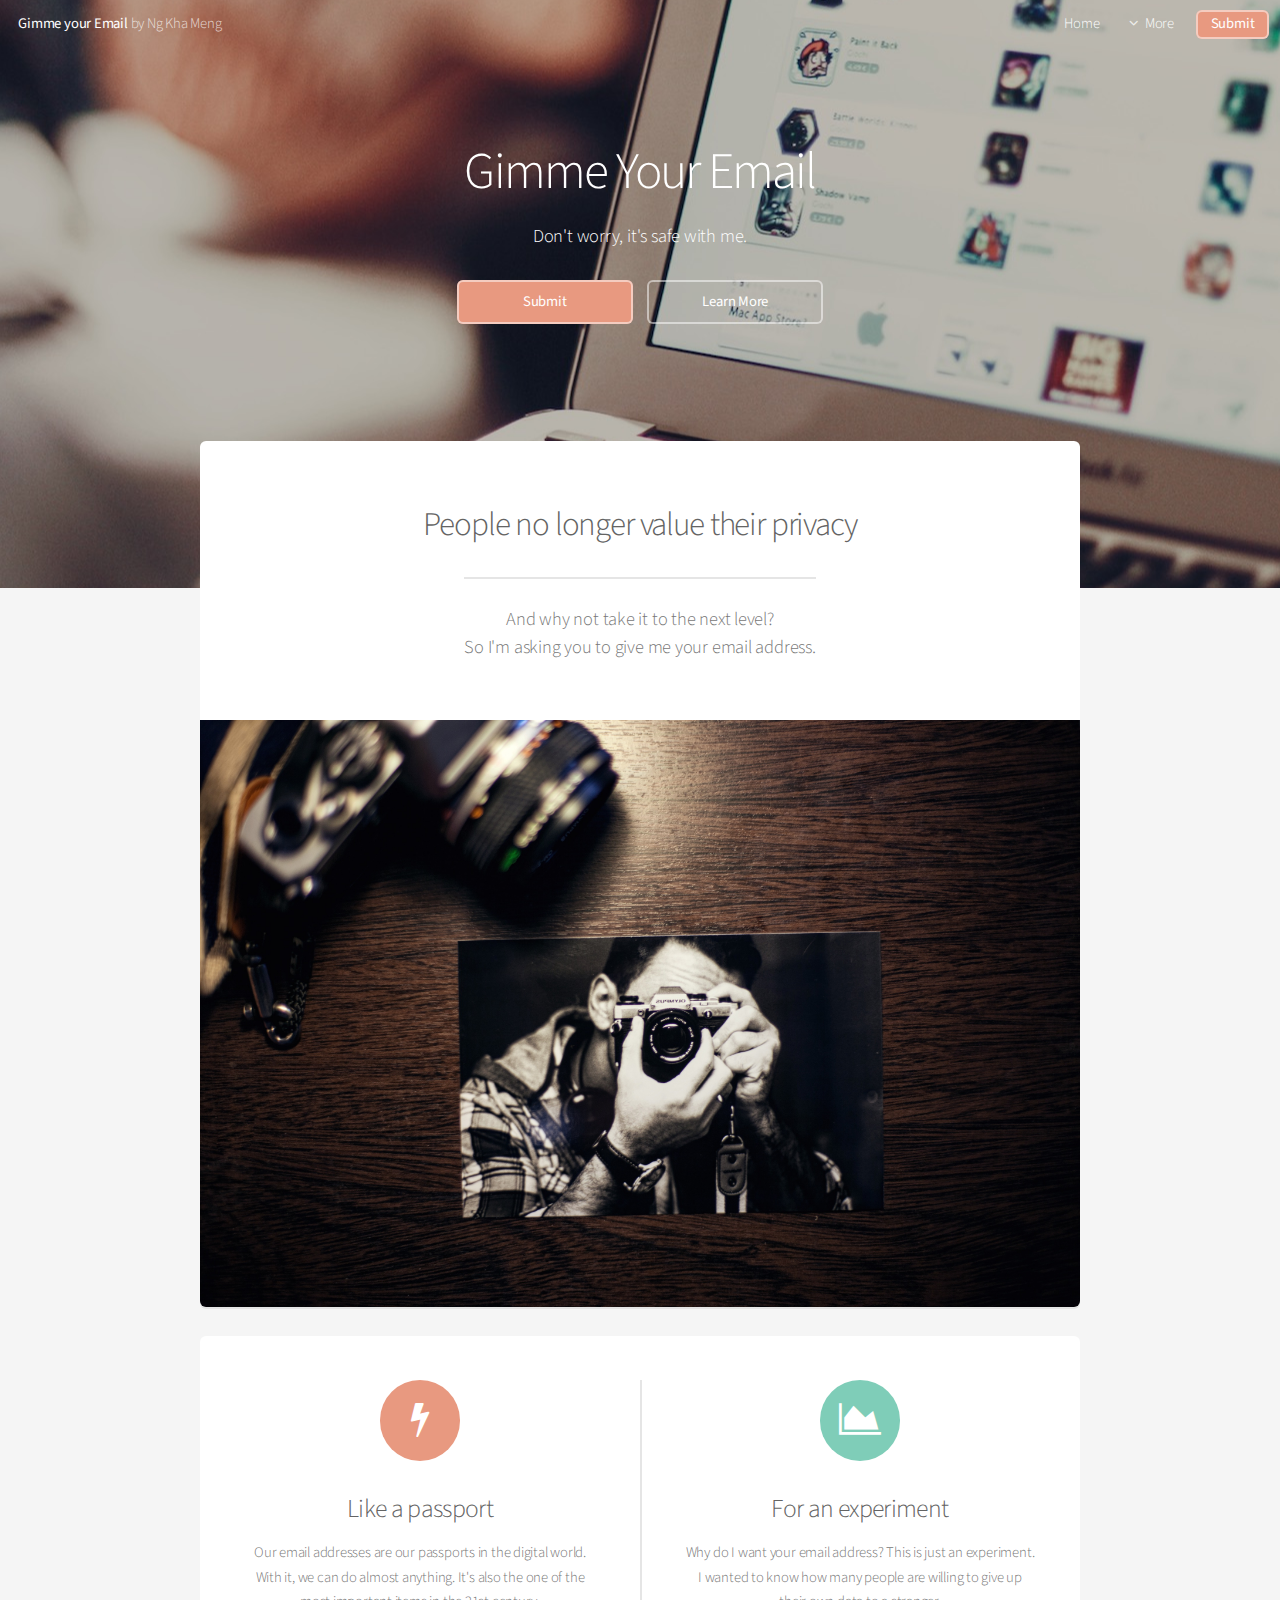
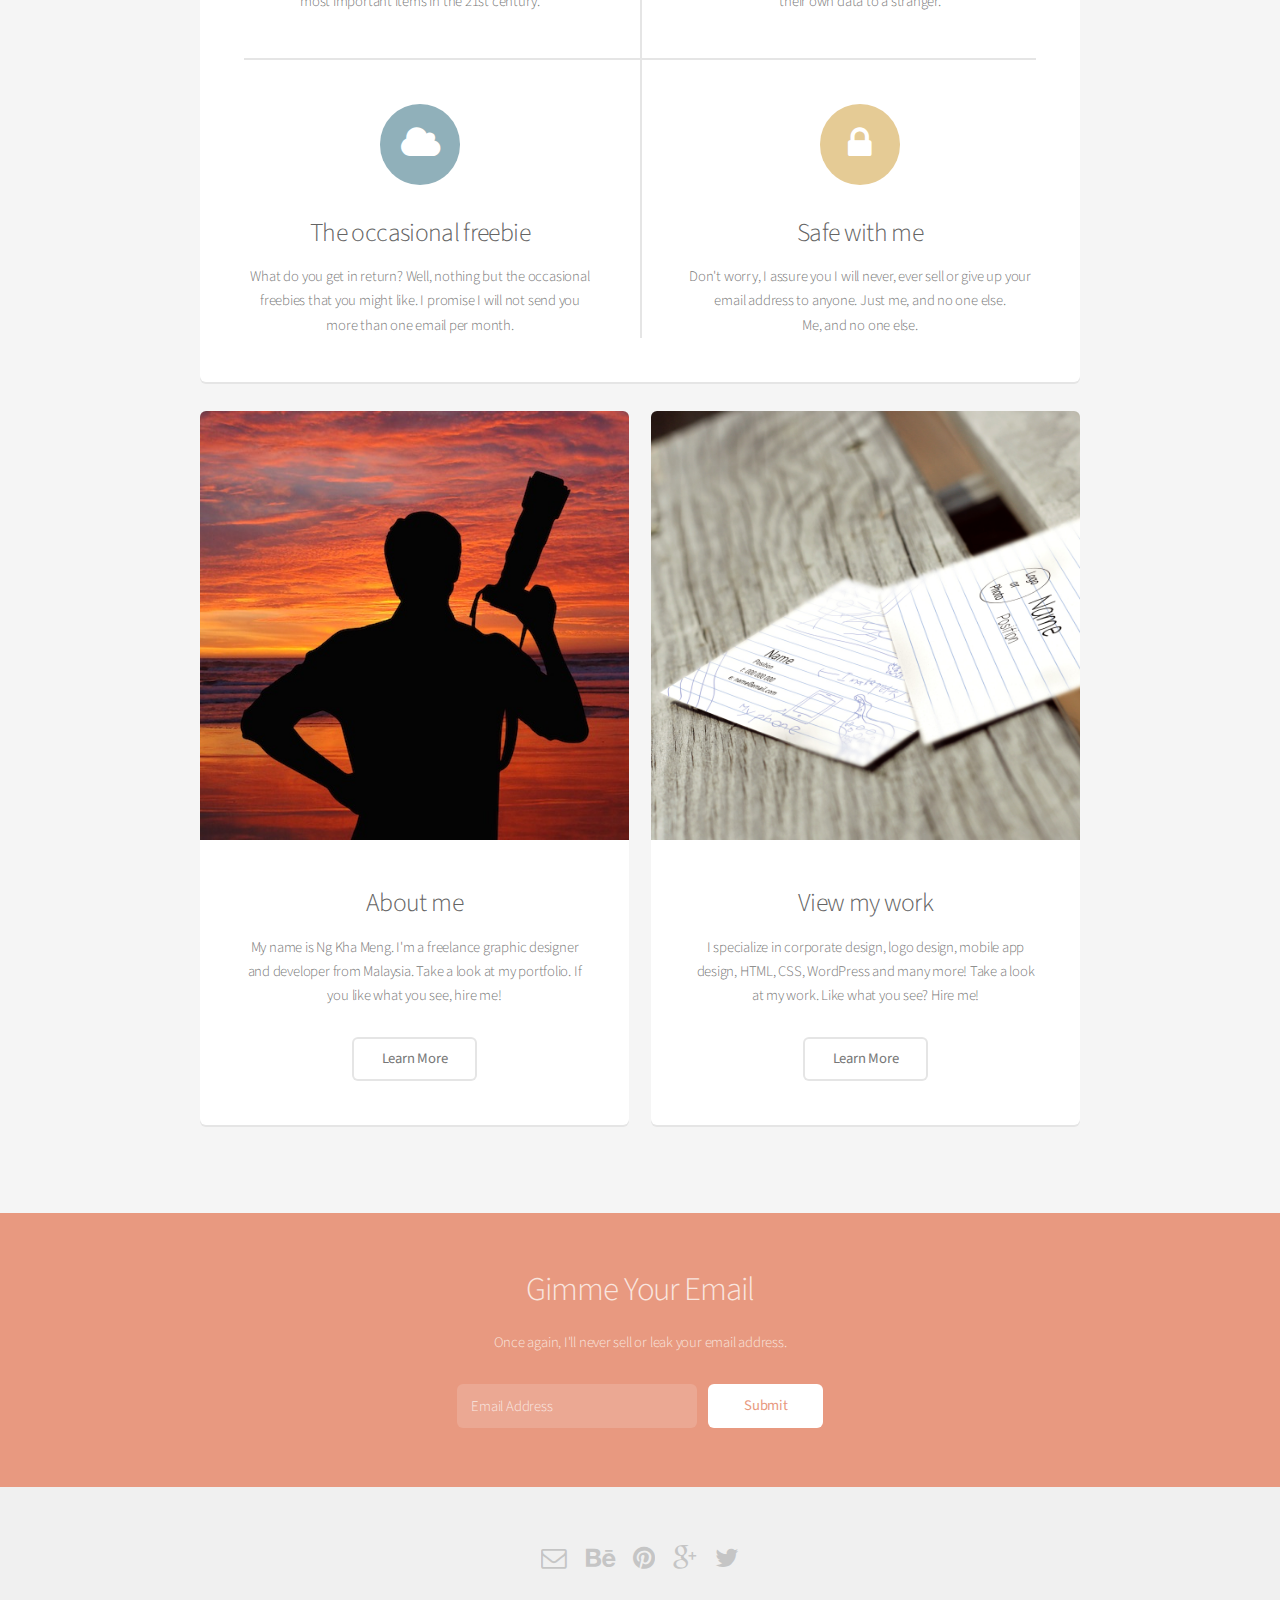
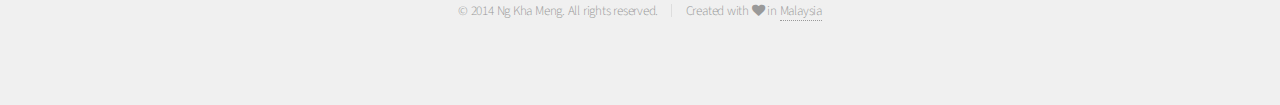
==== index.html @ ce53fad7 "Files" ====
<!DOCTYPE HTML><html><head><title>Gimme Your Email</title><meta http-equiv=content-type content="text/html; charset=utf-8" /><meta name=description content /><meta name=keywords content /><!--[if lte IE 8]><script src=css/ie/html5shiv.js></script><![endif]--><script src=js/jquery.min.js></script><script src=js/jquery.dropotron.min.js></script><script src=js/jquery.scrollgress.min.js></script><script src=js/skel.min.js></script><script src=js/skel-layers.min.js></script><script src=js/init.js></script><script src=./dist/js/smooth-scroll.js></script><noscript><link rel=stylesheet href=css/skel.css /><link rel=stylesheet href=css/style.css /><link rel=stylesheet href=css/style-wide.css /></noscript><!--[if lte IE 8]><link rel=stylesheet href=css/ie/v8.css /><![endif]--></head><body class=landing><header id=header class=alt><h1><a href=index.html>Gimme your Email</a> by Ng Kha Meng</h1><nav id=nav><ul><li><a data-scroll href=#banner>Home</a></li><li><a href class="icon fa-angle-down">More</a><ul><li><a data-scroll href=#why>Why</a></li><li><a href=http://aboutmeng.cf target=_blank>Portfolio</a></li><li><a href=contact.html>Contact</a></li></ul></li><li><a data-scroll href=#cta class=button style=background-color:#e89980>Submit</a></li></ul></nav></header><section id=banner><h2>Gimme Your Email</h2><p>Don't worry, it's safe with me.</p><ul class=actions><li><a data-scroll href=#cta class="button special">Submit</a></li><li><a data-scroll href=#main class=button>Learn More</a></li></ul></section><section id=main class=container><section class="box special"><header class=major><h2>People no longer value their privacy<br /></h2><p>And why not take it to the next level?<br />So I'm asking you to give me your email address.</p></header><span class="image featured"><img src=images/pic01.jpg alt /></span></section><section class="box special features" id=why><div class=features-row><section><span class="icon major fa-bolt accent2"></span><h3>Like a passport</h3><p>Our email addresses are our passports in the digital world. With it, we can do almost anything. It's also the one of the most important items in the 21st century.</p></section><section><span class="icon major fa-area-chart accent3"></span><h3>For an experiment</h3><p>Why do I want your email address? This is just an experiment. I wanted to know how many people are willing to give up their own data to a stranger.</p></section></div><div class=features-row><section><span class="icon major fa-cloud accent4"></span><h3>The occasional freebie</h3><p>What do you get in return? Well, nothing but the occasional freebies that you might like. I promise I will not send you more than one email per month.</p></section><section><span class="icon major fa-lock accent5"></span><h3>Safe with me</h3><p>Don't worry, I assure you I will never, ever sell or give up your email address to anyone. Just me, and no one else. <br>Me, and no one else.</p></section></div></section><div class=row><div class=6u><section class="box special"><span class="image featured"><img src=images/pic02.jpg alt /></span><h3>About me</h3><p>My name is Ng Kha Meng. I'm a freelance graphic designer and developer from Malaysia. Take a look at my portfolio. If you like what you see, hire me!</p><ul class=actions><li><a href=# class="button alt">Learn More</a></li></ul></section></div><div class=6u><section class="box special"><span class="image featured"><img src=images/pic03.jpg alt /></span><h3>View my work</h3><p>I specialize in corporate design, logo design, mobile app design, HTML, CSS, WordPress and many more! Take a look at my work. Like what you see? Hire me!</p><ul class=actions><li><a href=# class="button alt">Learn More</a></li></ul></section></div></div></section><section id=cta><h2>Gimme Your Email</h2><p>Once again, I'll never sell or leak your email address.</p><form action=http://orgfree.us7.list-manage1.com/subscribe/post method=POST><input type=hidden name=u value=840ac7d2f262bbd2f36c2e123><input type=hidden name=id value=06fa1dd940><div class="row uniform half collapse-at-2"><div class=8u><input type=email name=MERGE0 id=email placeholder="Email Address" /></div><div class=4u><input type=submit name=submit value=Submit class=fit /></div></div></form></section><footer id=footer><ul class=icons><li><a href=mailto:khameng@hotmail.com class="icon fa-envelope-o"><span class=label>Email</span></a></li><li><a href=https://www.behance.net/khameng class="icon fa-behance"><span class=label>Behance</span></a></li><li><a href=http://pinterest.com/khameng class="icon fa-pinterest"><span class=label>Pinterest</span></a></li><li><a href=https://plus.google.com/u/0/102024212101695455373/ class="icon fa-google-plus"><span class=label>Google Plus</span></a></li><li><a href=http://twitter.com/@khameng class="icon fa-twitter"><span class=label>Twitter</span></a></li></ul><ul class=copyright><li>&copy; 2014 Ng Kha Meng. All rights reserved.</li><li>Created with <i class="fa fa-heart"></i> in <a>Malaysia</a></li></ul></footer><script>smoothScroll.init();</script></body></html>
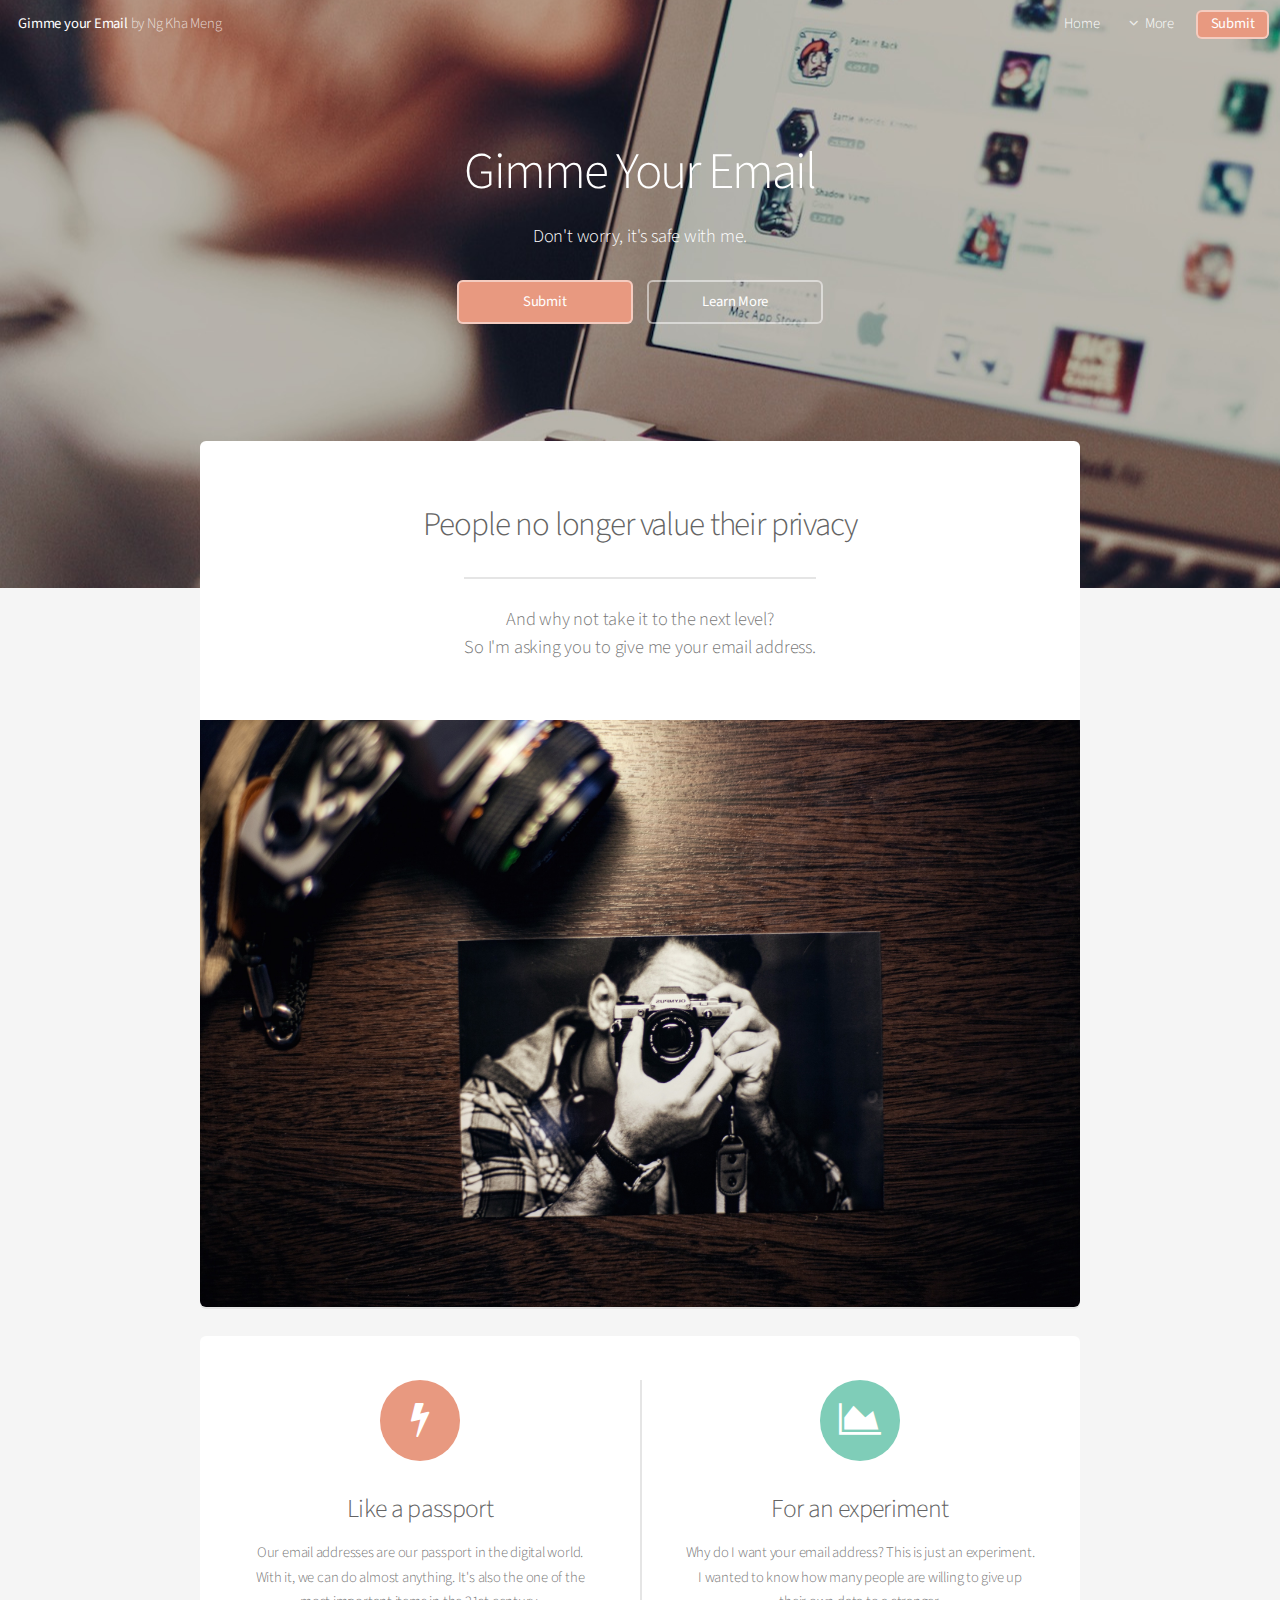
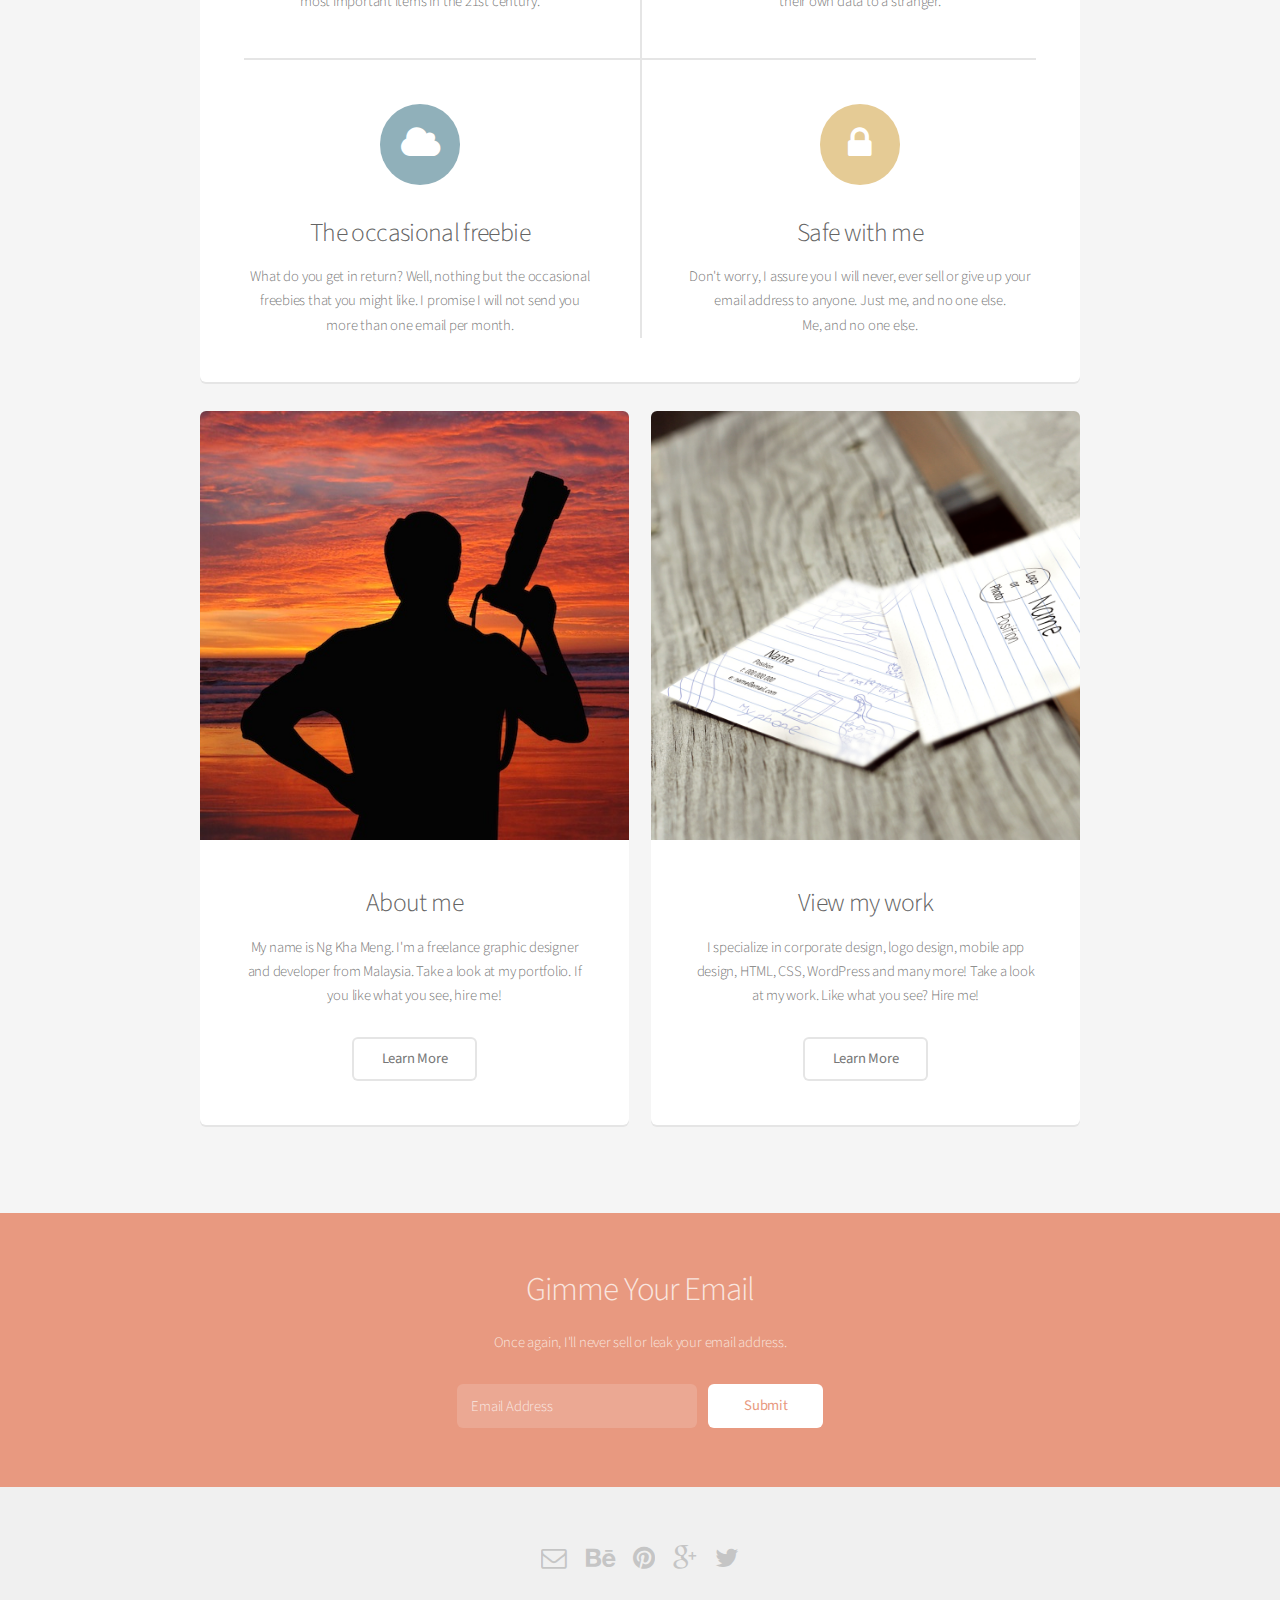
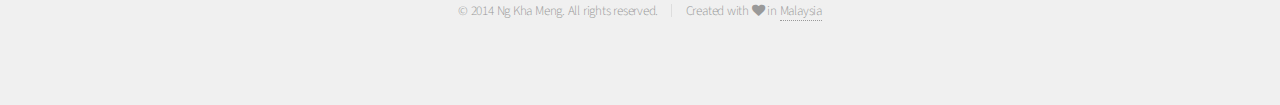
==== commit 2e35f99a: "Files" ====
--- a/index.html
+++ b/index.html
@@ -1 +1 @@
-<!DOCTYPE HTML><html><head><title>Gimme Your Email</title><meta http-equiv=content-type content="text/html; charset=utf-8" /><meta name=description content /><meta name=keywords content /><!--[if lte IE 8]><script src=css/ie/html5shiv.js></script><![endif]--><script src=js/jquery.min.js></script><script src=js/jquery.dropotron.min.js></script><script src=js/jquery.scrollgress.min.js></script><script src=js/skel.min.js></script><script src=js/skel-layers.min.js></script><script src=js/init.js></script><script src=./dist/js/smooth-scroll.js></script><noscript><link rel=stylesheet href=css/skel.css /><link rel=stylesheet href=css/style.css /><link rel=stylesheet href=css/style-wide.css /></noscript><!--[if lte IE 8]><link rel=stylesheet href=css/ie/v8.css /><![endif]--></head><body class=landing><header id=header class=alt><h1><a href=index.html>Gimme your Email</a> by Ng Kha Meng</h1><nav id=nav><ul><li><a data-scroll href=#banner>Home</a></li><li><a href class="icon fa-angle-down">More</a><ul><li><a data-scroll href=#why>Why</a></li><li><a href=http://aboutmeng.cf target=_blank>Portfolio</a></li><li><a href=contact.html>Contact</a></li></ul></li><li><a data-scroll href=#cta class=button style=background-color:#e89980>Submit</a></li></ul></nav></header><section id=banner><h2>Gimme Your Email</h2><p>Don't worry, it's safe with me.</p><ul class=actions><li><a data-scroll href=#cta class="button special">Submit</a></li><li><a data-scroll href=#main class=button>Learn More</a></li></ul></section><section id=main class=container><section class="box special"><header class=major><h2>People no longer value their privacy<br /></h2><p>And why not take it to the next level?<br />So I'm asking you to give me your email address.</p></header><span class="image featured"><img src=images/pic01.jpg alt /></span></section><section class="box special features" id=why><div class=features-row><section><span class="icon major fa-bolt accent2"></span><h3>Like a passport</h3><p>Our email addresses are our passports in the digital world. With it, we can do almost anything. It's also the one of the most important items in the 21st century.</p></section><section><span class="icon major fa-area-chart accent3"></span><h3>For an experiment</h3><p>Why do I want your email address? This is just an experiment. I wanted to know how many people are willing to give up their own data to a stranger.</p></section></div><div class=features-row><section><span class="icon major fa-cloud accent4"></span><h3>The occasional freebie</h3><p>What do you get in return? Well, nothing but the occasional freebies that you might like. I promise I will not send you more than one email per month.</p></section><section><span class="icon major fa-lock accent5"></span><h3>Safe with me</h3><p>Don't worry, I assure you I will never, ever sell or give up your email address to anyone. Just me, and no one else. <br>Me, and no one else.</p></section></div></section><div class=row><div class=6u><section class="box special"><span class="image featured"><img src=images/pic02.jpg alt /></span><h3>About me</h3><p>My name is Ng Kha Meng. I'm a freelance graphic designer and developer from Malaysia. Take a look at my portfolio. If you like what you see, hire me!</p><ul class=actions><li><a href=# class="button alt">Learn More</a></li></ul></section></div><div class=6u><section class="box special"><span class="image featured"><img src=images/pic03.jpg alt /></span><h3>View my work</h3><p>I specialize in corporate design, logo design, mobile app design, HTML, CSS, WordPress and many more! Take a look at my work. Like what you see? Hire me!</p><ul class=actions><li><a href=# class="button alt">Learn More</a></li></ul></section></div></div></section><section id=cta><h2>Gimme Your Email</h2><p>Once again, I'll never sell or leak your email address.</p><form action=http://orgfree.us7.list-manage1.com/subscribe/post method=POST><input type=hidden name=u value=840ac7d2f262bbd2f36c2e123><input type=hidden name=id value=06fa1dd940><div class="row uniform half collapse-at-2"><div class=8u><input type=email name=MERGE0 id=email placeholder="Email Address" /></div><div class=4u><input type=submit name=submit value=Submit class=fit /></div></div></form></section><footer id=footer><ul class=icons><li><a href=mailto:khameng@hotmail.com class="icon fa-envelope-o"><span class=label>Email</span></a></li><li><a href=https://www.behance.net/khameng class="icon fa-behance"><span class=label>Behance</span></a></li><li><a href=http://pinterest.com/khameng class="icon fa-pinterest"><span class=label>Pinterest</span></a></li><li><a href=https://plus.google.com/u/0/102024212101695455373/ class="icon fa-google-plus"><span class=label>Google Plus</span></a></li><li><a href=http://twitter.com/@khameng class="icon fa-twitter"><span class=label>Twitter</span></a></li></ul><ul class=copyright><li>&copy; 2014 Ng Kha Meng. All rights reserved.</li><li>Created with <i class="fa fa-heart"></i> in <a>Malaysia</a></li></ul></footer><script>smoothScroll.init();</script></body></html>+<!DOCTYPE HTML><html><head><title>Gimme Your Email</title><meta http-equiv=content-type content="text/html; charset=utf-8" /><meta name=description content /><meta name=keywords content /><!--[if lte IE 8]><script src=css/ie/html5shiv.js></script><![endif]--><script src=js/jquery.min.js></script><script src=js/jquery.dropotron.min.js></script><script src=js/jquery.scrollgress.min.js></script><script src=js/skel.min.js></script><script src=js/skel-layers.min.js></script><script src=js/init.js></script><script src=./dist/js/smooth-scroll.js></script><noscript><link rel=stylesheet href=css/skel.css /><link rel=stylesheet href=css/style.css /><link rel=stylesheet href=css/style-wide.css /></noscript><!--[if lte IE 8]><link rel=stylesheet href=css/ie/v8.css /><![endif]--></head><body class=landing><header id=header class=alt><h1><a href=index.html>Gimme your Email</a> by Ng Kha Meng</h1><nav id=nav><ul><li><a data-scroll href=#banner>Home</a></li><li><a href class="icon fa-angle-down">More</a><ul><li><a data-scroll href=#why>Why</a></li><li><a href=http://aboutmeng.cf target=_blank>Portfolio</a></li><li><a href=contact.html>Contact</a></li></ul></li><li><a data-scroll href=#cta class=button style=background-color:#e89980>Submit</a></li></ul></nav></header><section id=banner><h2>Gimme Your Email</h2><p>Don't worry, it's safe with me.</p><ul class=actions><li><a data-scroll href=#cta class="button special">Submit</a></li><li><a data-scroll href=#main class=button>Learn More</a></li></ul></section><section id=main class=container><section class="box special"><header class=major><h2>People no longer value their privacy<br /></h2><p>And why not take it to the next level?<br />So I'm asking you to give me your email address.</p></header><span class="image featured"><img src=images/pic01.jpg alt /></span></section><section class="box special features" id=why><div class=features-row><section><span class="icon major fa-bolt accent2"></span><h3>Like a passport</h3><p>Our email addresses are our passport in the digital world. With it, we can do almost anything. It's also the one of the most important items in the 21st century.</p></section><section><span class="icon major fa-area-chart accent3"></span><h3>For an experiment</h3><p>Why do I want your email address? This is just an experiment. I wanted to know how many people are willing to give up their own data to a stranger.</p></section></div><div class=features-row><section><span class="icon major fa-cloud accent4"></span><h3>The occasional freebie</h3><p>What do you get in return? Well, nothing but the occasional freebies that you might like. I promise I will not send you more than one email per month.</p></section><section><span class="icon major fa-lock accent5"></span><h3>Safe with me</h3><p>Don't worry, I assure you I will never, ever sell or give up your email address to anyone. Just me, and no one else. <br>Me, and no one else.</p></section></div></section><div class=row><div class=6u><section class="box special"><span class="image featured"><img src=images/pic02.jpg alt /></span><h3>About me</h3><p>My name is Ng Kha Meng. I'm a freelance graphic designer and developer from Malaysia. Take a look at my portfolio. If you like what you see, hire me!</p><ul class=actions><li><a href=# class="button alt">Learn More</a></li></ul></section></div><div class=6u><section class="box special"><span class="image featured"><img src=images/pic03.jpg alt /></span><h3>View my work</h3><p>I specialize in corporate design, logo design, mobile app design, HTML, CSS, WordPress and many more! Take a look at my work. Like what you see? Hire me!</p><ul class=actions><li><a href=# class="button alt">Learn More</a></li></ul></section></div></div></section><section id=cta><h2>Gimme Your Email</h2><p>Once again, I'll never sell or leak your email address.</p><form action=http://orgfree.us7.list-manage1.com/subscribe/post method=POST><input type=hidden name=u value=840ac7d2f262bbd2f36c2e123><input type=hidden name=id value=06fa1dd940><div class="row uniform half collapse-at-2"><div class=8u><input type=email name=MERGE0 id=email placeholder="Email Address" /></div><div class=4u><input type=submit name=submit value=Submit class=fit /></div></div></form></section><footer id=footer><ul class=icons><li><a href=mailto:khameng@hotmail.com class="icon fa-envelope-o"><span class=label>Email</span></a></li><li><a href=https://www.behance.net/khameng class="icon fa-behance"><span class=label>Behance</span></a></li><li><a href=http://pinterest.com/khameng class="icon fa-pinterest"><span class=label>Pinterest</span></a></li><li><a href=https://plus.google.com/u/0/102024212101695455373/ class="icon fa-google-plus"><span class=label>Google Plus</span></a></li><li><a href=http://twitter.com/@khameng class="icon fa-twitter"><span class=label>Twitter</span></a></li></ul><ul class=copyright><li>&copy; 2014 Ng Kha Meng. All rights reserved.</li><li>Created with <i class="fa fa-heart"></i> in <a>Malaysia</a></li></ul></footer><script>smoothScroll.init();</script></body></html>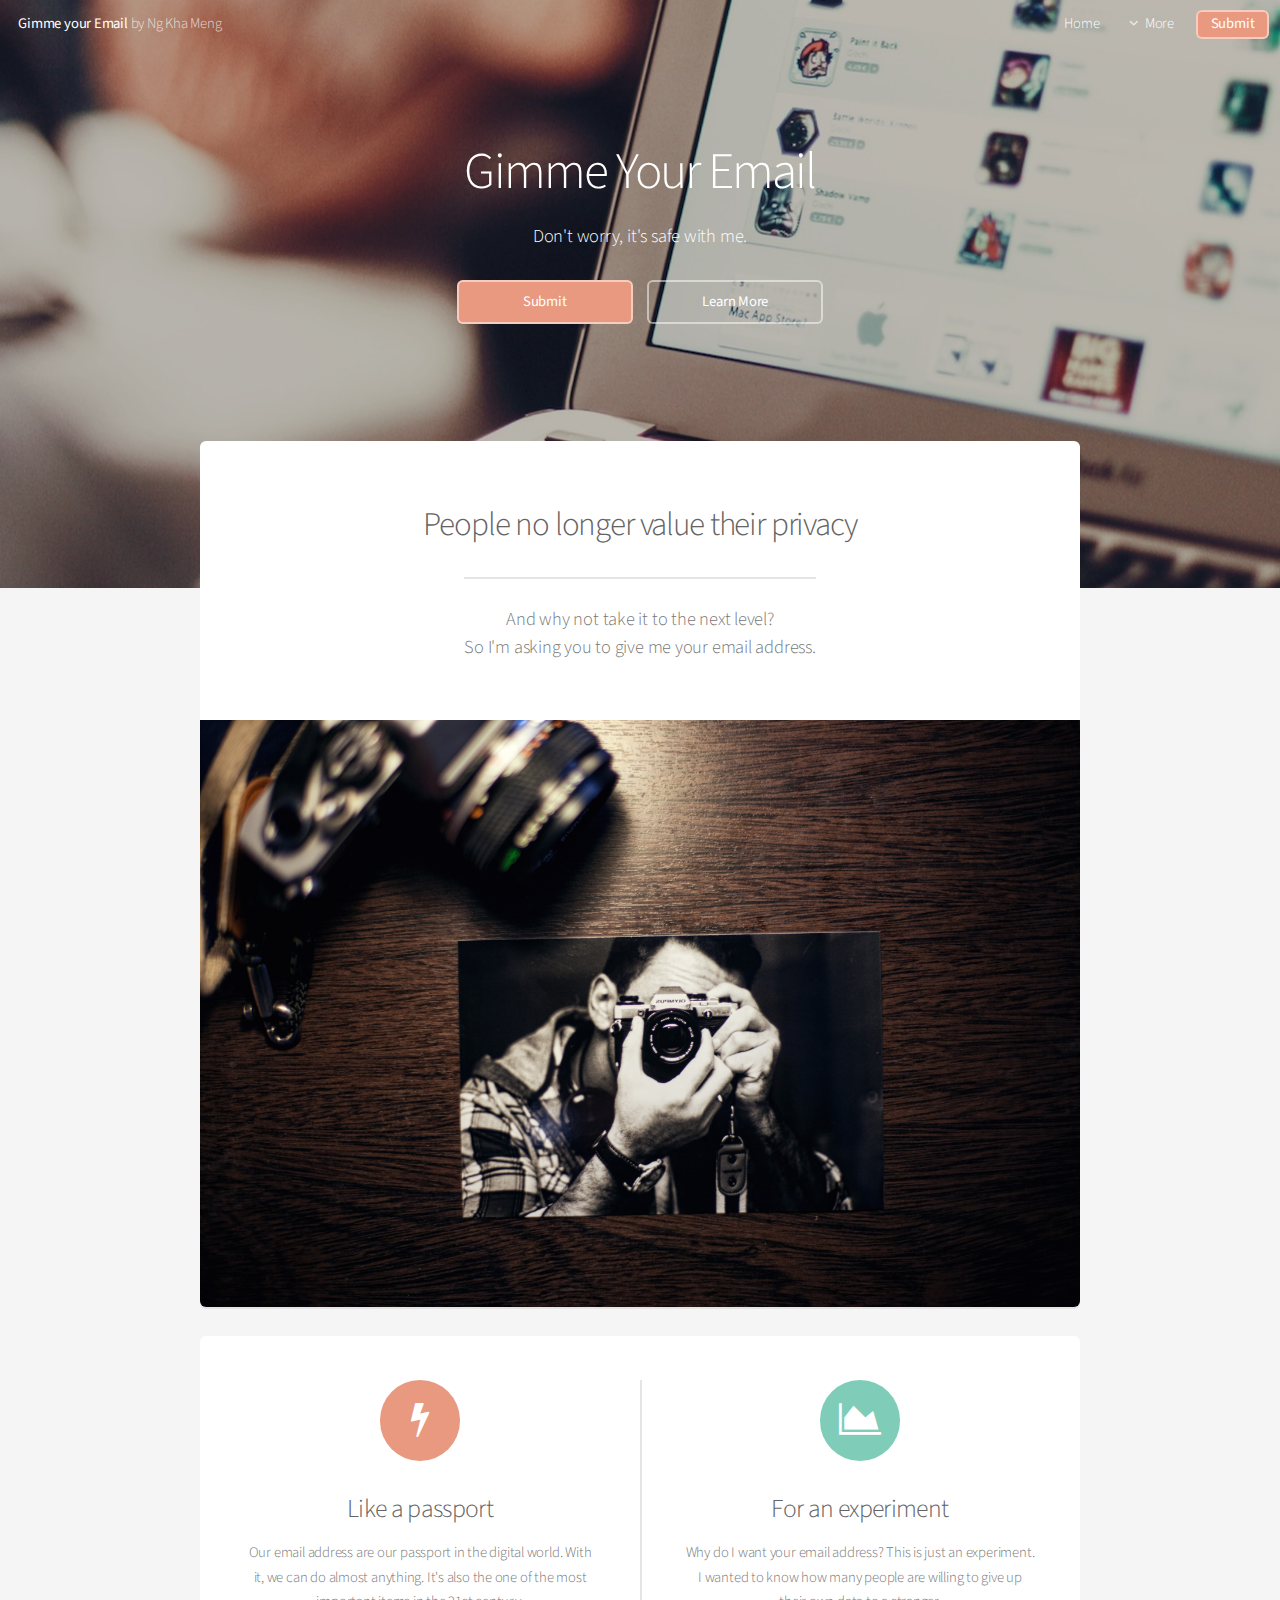
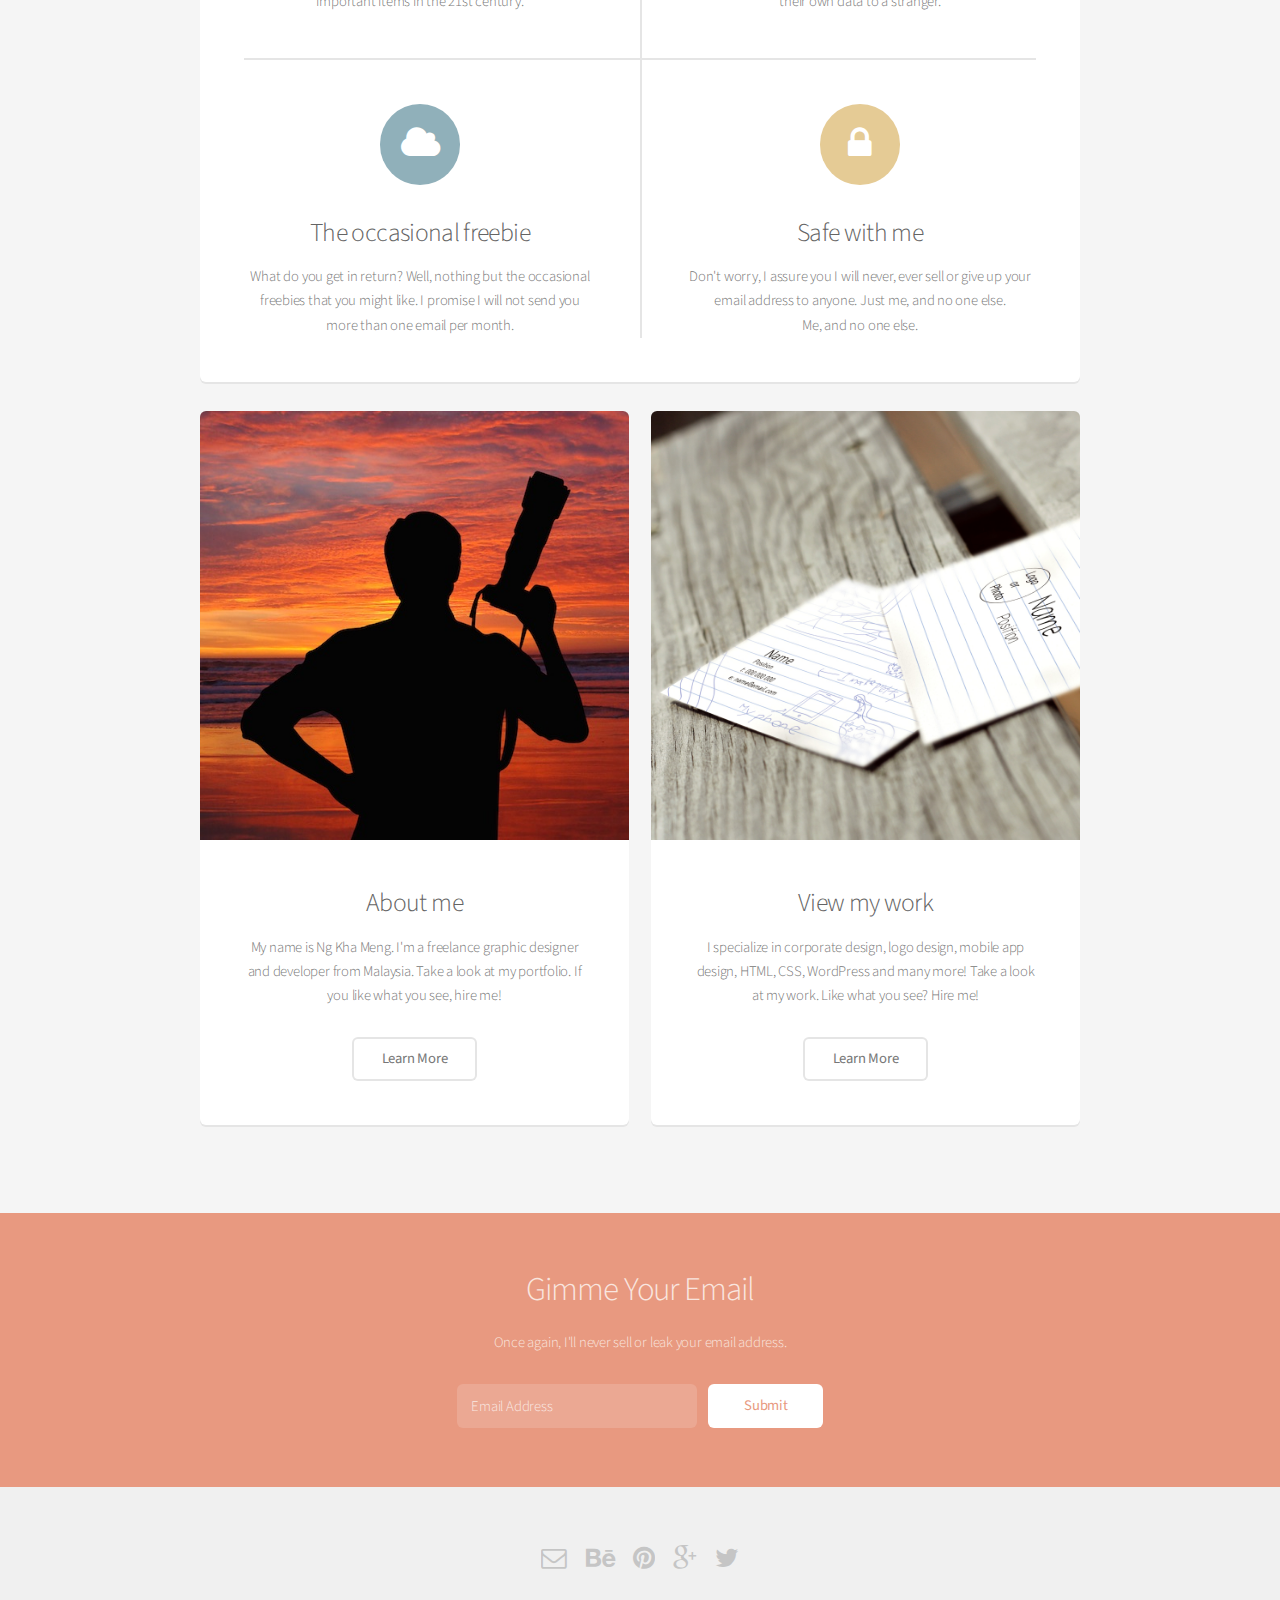
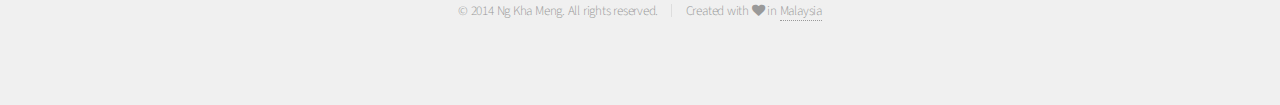
==== commit 0bfe3716: "Files" ====
--- a/index.html
+++ b/index.html
@@ -1 +1 @@
-<!DOCTYPE HTML><html><head><title>Gimme Your Email</title><meta http-equiv=content-type content="text/html; charset=utf-8" /><meta name=description content /><meta name=keywords content /><!--[if lte IE 8]><script src=css/ie/html5shiv.js></script><![endif]--><script src=js/jquery.min.js></script><script src=js/jquery.dropotron.min.js></script><script src=js/jquery.scrollgress.min.js></script><script src=js/skel.min.js></script><script src=js/skel-layers.min.js></script><script src=js/init.js></script><script src=./dist/js/smooth-scroll.js></script><noscript><link rel=stylesheet href=css/skel.css /><link rel=stylesheet href=css/style.css /><link rel=stylesheet href=css/style-wide.css /></noscript><!--[if lte IE 8]><link rel=stylesheet href=css/ie/v8.css /><![endif]--></head><body class=landing><header id=header class=alt><h1><a href=index.html>Gimme your Email</a> by Ng Kha Meng</h1><nav id=nav><ul><li><a data-scroll href=#banner>Home</a></li><li><a href class="icon fa-angle-down">More</a><ul><li><a data-scroll href=#why>Why</a></li><li><a href=http://aboutmeng.cf target=_blank>Portfolio</a></li><li><a href=contact.html>Contact</a></li></ul></li><li><a data-scroll href=#cta class=button style=background-color:#e89980>Submit</a></li></ul></nav></header><section id=banner><h2>Gimme Your Email</h2><p>Don't worry, it's safe with me.</p><ul class=actions><li><a data-scroll href=#cta class="button special">Submit</a></li><li><a data-scroll href=#main class=button>Learn More</a></li></ul></section><section id=main class=container><section class="box special"><header class=major><h2>People no longer value their privacy<br /></h2><p>And why not take it to the next level?<br />So I'm asking you to give me your email address.</p></header><span class="image featured"><img src=images/pic01.jpg alt /></span></section><section class="box special features" id=why><div class=features-row><section><span class="icon major fa-bolt accent2"></span><h3>Like a passport</h3><p>Our email addresses are our passport in the digital world. With it, we can do almost anything. It's also the one of the most important items in the 21st century.</p></section><section><span class="icon major fa-area-chart accent3"></span><h3>For an experiment</h3><p>Why do I want your email address? This is just an experiment. I wanted to know how many people are willing to give up their own data to a stranger.</p></section></div><div class=features-row><section><span class="icon major fa-cloud accent4"></span><h3>The occasional freebie</h3><p>What do you get in return? Well, nothing but the occasional freebies that you might like. I promise I will not send you more than one email per month.</p></section><section><span class="icon major fa-lock accent5"></span><h3>Safe with me</h3><p>Don't worry, I assure you I will never, ever sell or give up your email address to anyone. Just me, and no one else. <br>Me, and no one else.</p></section></div></section><div class=row><div class=6u><section class="box special"><span class="image featured"><img src=images/pic02.jpg alt /></span><h3>About me</h3><p>My name is Ng Kha Meng. I'm a freelance graphic designer and developer from Malaysia. Take a look at my portfolio. If you like what you see, hire me!</p><ul class=actions><li><a href=# class="button alt">Learn More</a></li></ul></section></div><div class=6u><section class="box special"><span class="image featured"><img src=images/pic03.jpg alt /></span><h3>View my work</h3><p>I specialize in corporate design, logo design, mobile app design, HTML, CSS, WordPress and many more! Take a look at my work. Like what you see? Hire me!</p><ul class=actions><li><a href=# class="button alt">Learn More</a></li></ul></section></div></div></section><section id=cta><h2>Gimme Your Email</h2><p>Once again, I'll never sell or leak your email address.</p><form action=http://orgfree.us7.list-manage1.com/subscribe/post method=POST><input type=hidden name=u value=840ac7d2f262bbd2f36c2e123><input type=hidden name=id value=06fa1dd940><div class="row uniform half collapse-at-2"><div class=8u><input type=email name=MERGE0 id=email placeholder="Email Address" /></div><div class=4u><input type=submit name=submit value=Submit class=fit /></div></div></form></section><footer id=footer><ul class=icons><li><a href=mailto:khameng@hotmail.com class="icon fa-envelope-o"><span class=label>Email</span></a></li><li><a href=https://www.behance.net/khameng class="icon fa-behance"><span class=label>Behance</span></a></li><li><a href=http://pinterest.com/khameng class="icon fa-pinterest"><span class=label>Pinterest</span></a></li><li><a href=https://plus.google.com/u/0/102024212101695455373/ class="icon fa-google-plus"><span class=label>Google Plus</span></a></li><li><a href=http://twitter.com/@khameng class="icon fa-twitter"><span class=label>Twitter</span></a></li></ul><ul class=copyright><li>&copy; 2014 Ng Kha Meng. All rights reserved.</li><li>Created with <i class="fa fa-heart"></i> in <a>Malaysia</a></li></ul></footer><script>smoothScroll.init();</script></body></html>+<!DOCTYPE HTML><html><head><title>Gimme Your Email</title><meta http-equiv=content-type content="text/html; charset=utf-8" /><meta name=description content /><meta name=keywords content /><!--[if lte IE 8]><script src=css/ie/html5shiv.js></script><![endif]--><script src=js/jquery.min.js></script><script src=js/jquery.dropotron.min.js></script><script src=js/jquery.scrollgress.min.js></script><script src=js/skel.min.js></script><script src=js/skel-layers.min.js></script><script src=js/init.js></script><script src=./dist/js/smooth-scroll.js></script><noscript><link rel=stylesheet href=css/skel.css /><link rel=stylesheet href=css/style.css /><link rel=stylesheet href=css/style-wide.css /></noscript><!--[if lte IE 8]><link rel=stylesheet href=css/ie/v8.css /><![endif]--></head><body class=landing><header id=header class=alt><h1><a href=index.html>Gimme your Email</a> by Ng Kha Meng</h1><nav id=nav><ul><li><a data-scroll href=#banner>Home</a></li><li><a href class="icon fa-angle-down">More</a><ul><li><a data-scroll href=#why>Why</a></li><li><a href=http://aboutmeng.cf target=_blank>Portfolio</a></li><li><a href=contact.html>Contact</a></li></ul></li><li><a data-scroll href=#cta class=button style=background-color:#e89980>Submit</a></li></ul></nav></header><section id=banner><h2>Gimme Your Email</h2><p>Don't worry, it's safe with me.</p><ul class=actions><li><a data-scroll href=#cta class="button special">Submit</a></li><li><a data-scroll href=#main class=button>Learn More</a></li></ul></section><section id=main class=container><section class="box special"><header class=major><h2>People no longer value their privacy<br /></h2><p>And why not take it to the next level?<br />So I'm asking you to give me your email address.</p></header><span class="image featured"><img src=images/pic01.jpg alt /></span></section><section class="box special features" id=why><div class=features-row><section><span class="icon major fa-bolt accent2"></span><h3>Like a passport</h3><p>Our email address are our passport in the digital world. With it, we can do almost anything. It's also the one of the most important items in the 21st century.</p></section><section><span class="icon major fa-area-chart accent3"></span><h3>For an experiment</h3><p>Why do I want your email address? This is just an experiment. I wanted to know how many people are willing to give up their own data to a stranger.</p></section></div><div class=features-row><section><span class="icon major fa-cloud accent4"></span><h3>The occasional freebie</h3><p>What do you get in return? Well, nothing but the occasional freebies that you might like. I promise I will not send you more than one email per month.</p></section><section><span class="icon major fa-lock accent5"></span><h3>Safe with me</h3><p>Don't worry, I assure you I will never, ever sell or give up your email address to anyone. Just me, and no one else. <br>Me, and no one else.</p></section></div></section><div class=row><div class=6u><section class="box special"><span class="image featured"><img src=images/pic02.jpg alt /></span><h3>About me</h3><p>My name is Ng Kha Meng. I'm a freelance graphic designer and developer from Malaysia. Take a look at my portfolio. If you like what you see, hire me!</p><ul class=actions><li><a href=# class="button alt">Learn More</a></li></ul></section></div><div class=6u><section class="box special"><span class="image featured"><img src=images/pic03.jpg alt /></span><h3>View my work</h3><p>I specialize in corporate design, logo design, mobile app design, HTML, CSS, WordPress and many more! Take a look at my work. Like what you see? Hire me!</p><ul class=actions><li><a href=# class="button alt">Learn More</a></li></ul></section></div></div></section><section id=cta><h2>Gimme Your Email</h2><p>Once again, I'll never sell or leak your email address.</p><form action=http://orgfree.us7.list-manage1.com/subscribe/post method=POST><input type=hidden name=u value=840ac7d2f262bbd2f36c2e123><input type=hidden name=id value=06fa1dd940><div class="row uniform half collapse-at-2"><div class=8u><input type=email name=MERGE0 id=email placeholder="Email Address" /></div><div class=4u><input type=submit name=submit value=Submit class=fit /></div></div></form></section><footer id=footer><ul class=icons><li><a href=mailto:khameng@hotmail.com class="icon fa-envelope-o"><span class=label>Email</span></a></li><li><a href=https://www.behance.net/khameng class="icon fa-behance"><span class=label>Behance</span></a></li><li><a href=http://pinterest.com/khameng class="icon fa-pinterest"><span class=label>Pinterest</span></a></li><li><a href=https://plus.google.com/u/0/102024212101695455373/ class="icon fa-google-plus"><span class=label>Google Plus</span></a></li><li><a href=http://twitter.com/@khameng class="icon fa-twitter"><span class=label>Twitter</span></a></li></ul><ul class=copyright><li>&copy; 2014 Ng Kha Meng. All rights reserved.</li><li>Created with <i class="fa fa-heart"></i> in <a>Malaysia</a></li></ul></footer><script>smoothScroll.init();</script></body></html>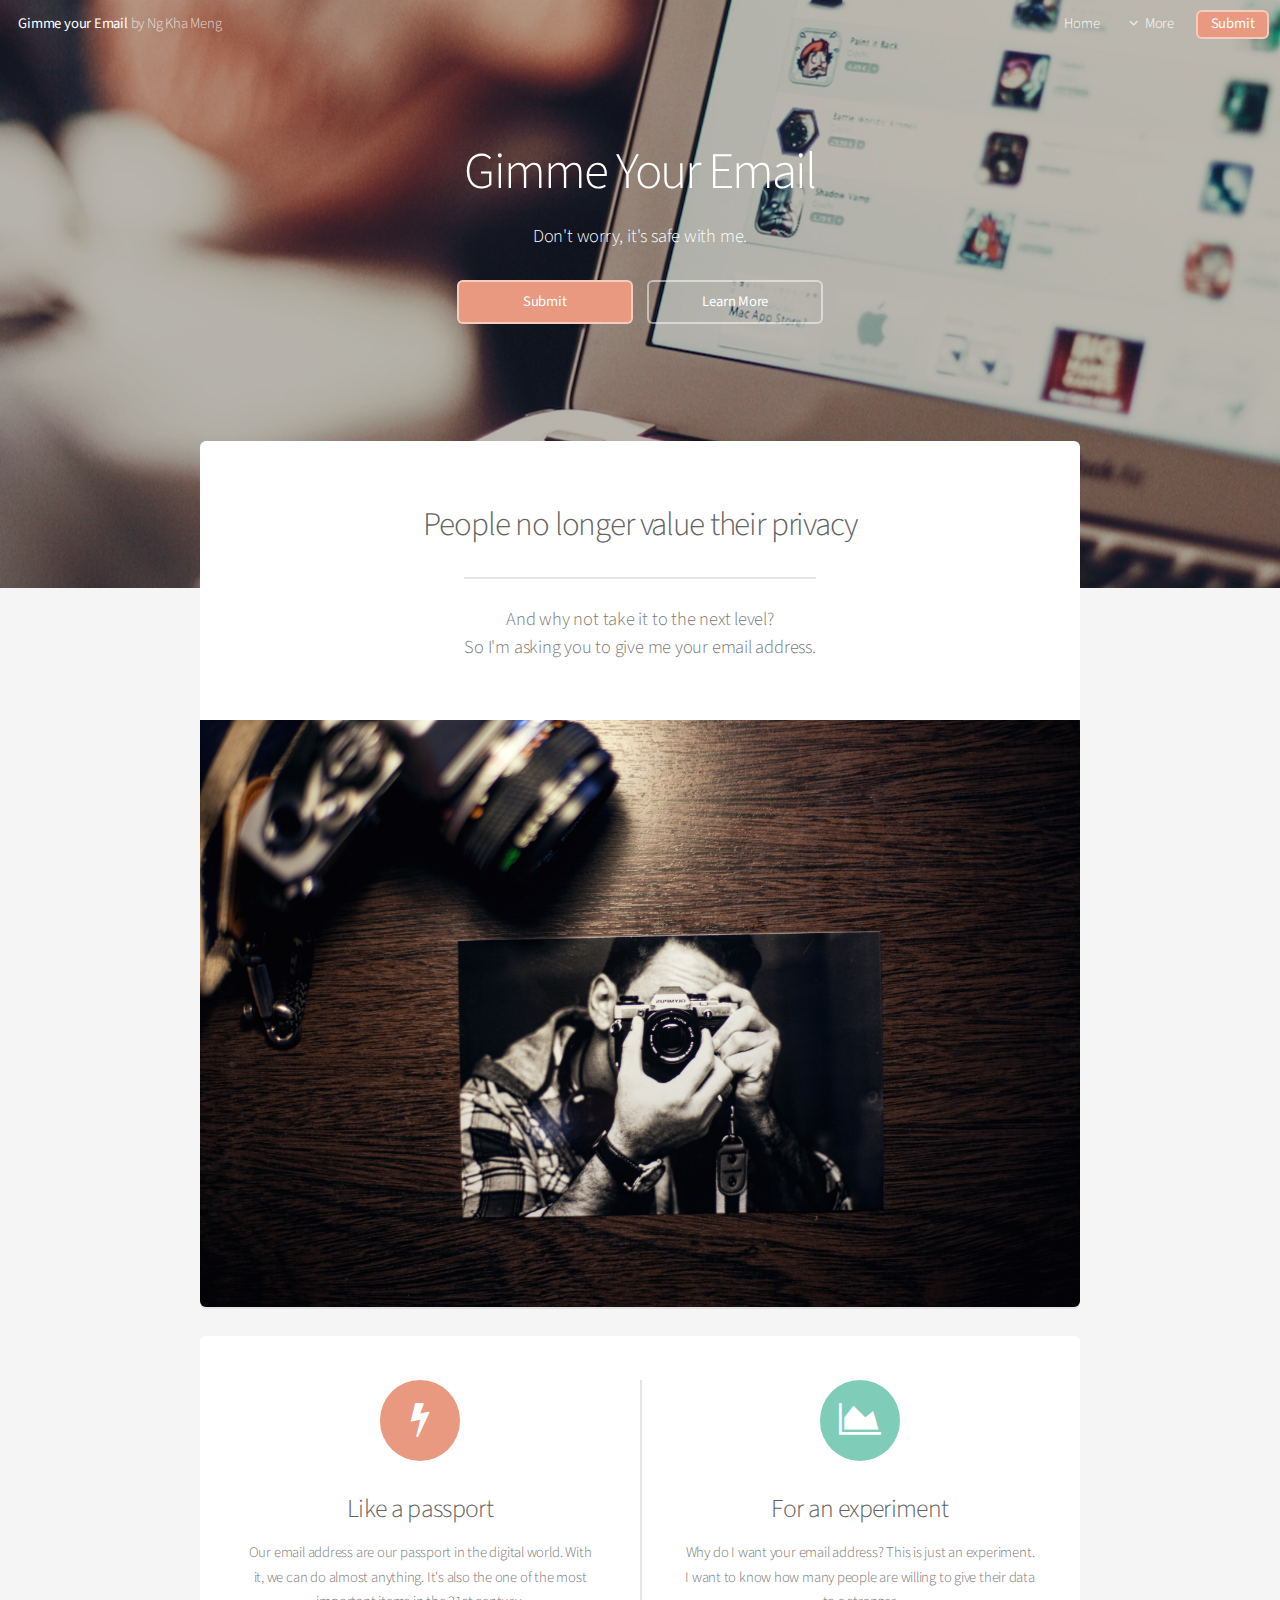
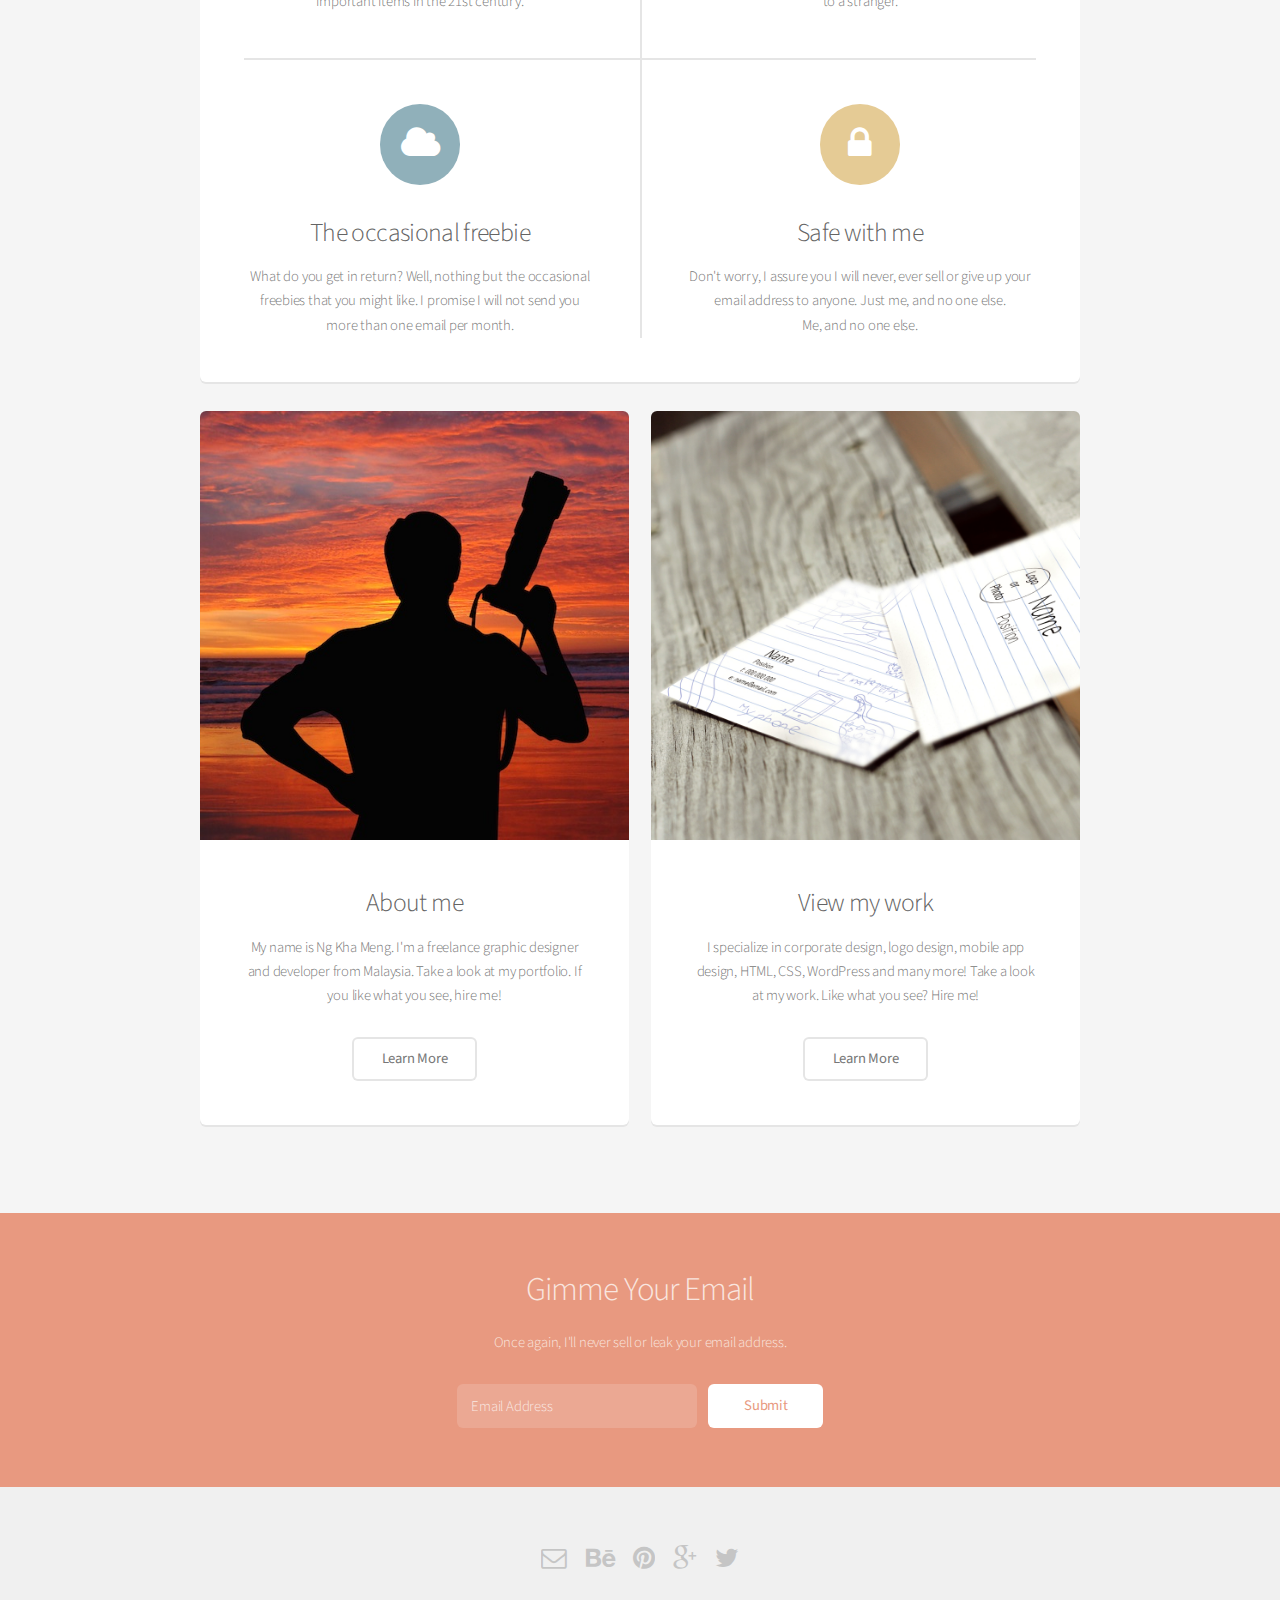
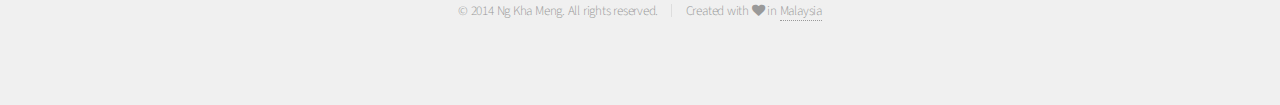
==== commit d2548764: "Files" ====
--- a/index.html
+++ b/index.html
@@ -1 +1 @@
-<!DOCTYPE HTML><html><head><title>Gimme Your Email</title><meta http-equiv=content-type content="text/html; charset=utf-8" /><meta name=description content /><meta name=keywords content /><!--[if lte IE 8]><script src=css/ie/html5shiv.js></script><![endif]--><script src=js/jquery.min.js></script><script src=js/jquery.dropotron.min.js></script><script src=js/jquery.scrollgress.min.js></script><script src=js/skel.min.js></script><script src=js/skel-layers.min.js></script><script src=js/init.js></script><script src=./dist/js/smooth-scroll.js></script><noscript><link rel=stylesheet href=css/skel.css /><link rel=stylesheet href=css/style.css /><link rel=stylesheet href=css/style-wide.css /></noscript><!--[if lte IE 8]><link rel=stylesheet href=css/ie/v8.css /><![endif]--></head><body class=landing><header id=header class=alt><h1><a href=index.html>Gimme your Email</a> by Ng Kha Meng</h1><nav id=nav><ul><li><a data-scroll href=#banner>Home</a></li><li><a href class="icon fa-angle-down">More</a><ul><li><a data-scroll href=#why>Why</a></li><li><a href=http://aboutmeng.cf target=_blank>Portfolio</a></li><li><a href=contact.html>Contact</a></li></ul></li><li><a data-scroll href=#cta class=button style=background-color:#e89980>Submit</a></li></ul></nav></header><section id=banner><h2>Gimme Your Email</h2><p>Don't worry, it's safe with me.</p><ul class=actions><li><a data-scroll href=#cta class="button special">Submit</a></li><li><a data-scroll href=#main class=button>Learn More</a></li></ul></section><section id=main class=container><section class="box special"><header class=major><h2>People no longer value their privacy<br /></h2><p>And why not take it to the next level?<br />So I'm asking you to give me your email address.</p></header><span class="image featured"><img src=images/pic01.jpg alt /></span></section><section class="box special features" id=why><div class=features-row><section><span class="icon major fa-bolt accent2"></span><h3>Like a passport</h3><p>Our email address are our passport in the digital world. With it, we can do almost anything. It's also the one of the most important items in the 21st century.</p></section><section><span class="icon major fa-area-chart accent3"></span><h3>For an experiment</h3><p>Why do I want your email address? This is just an experiment. I wanted to know how many people are willing to give up their own data to a stranger.</p></section></div><div class=features-row><section><span class="icon major fa-cloud accent4"></span><h3>The occasional freebie</h3><p>What do you get in return? Well, nothing but the occasional freebies that you might like. I promise I will not send you more than one email per month.</p></section><section><span class="icon major fa-lock accent5"></span><h3>Safe with me</h3><p>Don't worry, I assure you I will never, ever sell or give up your email address to anyone. Just me, and no one else. <br>Me, and no one else.</p></section></div></section><div class=row><div class=6u><section class="box special"><span class="image featured"><img src=images/pic02.jpg alt /></span><h3>About me</h3><p>My name is Ng Kha Meng. I'm a freelance graphic designer and developer from Malaysia. Take a look at my portfolio. If you like what you see, hire me!</p><ul class=actions><li><a href=# class="button alt">Learn More</a></li></ul></section></div><div class=6u><section class="box special"><span class="image featured"><img src=images/pic03.jpg alt /></span><h3>View my work</h3><p>I specialize in corporate design, logo design, mobile app design, HTML, CSS, WordPress and many more! Take a look at my work. Like what you see? Hire me!</p><ul class=actions><li><a href=# class="button alt">Learn More</a></li></ul></section></div></div></section><section id=cta><h2>Gimme Your Email</h2><p>Once again, I'll never sell or leak your email address.</p><form action=http://orgfree.us7.list-manage1.com/subscribe/post method=POST><input type=hidden name=u value=840ac7d2f262bbd2f36c2e123><input type=hidden name=id value=06fa1dd940><div class="row uniform half collapse-at-2"><div class=8u><input type=email name=MERGE0 id=email placeholder="Email Address" /></div><div class=4u><input type=submit name=submit value=Submit class=fit /></div></div></form></section><footer id=footer><ul class=icons><li><a href=mailto:khameng@hotmail.com class="icon fa-envelope-o"><span class=label>Email</span></a></li><li><a href=https://www.behance.net/khameng class="icon fa-behance"><span class=label>Behance</span></a></li><li><a href=http://pinterest.com/khameng class="icon fa-pinterest"><span class=label>Pinterest</span></a></li><li><a href=https://plus.google.com/u/0/102024212101695455373/ class="icon fa-google-plus"><span class=label>Google Plus</span></a></li><li><a href=http://twitter.com/@khameng class="icon fa-twitter"><span class=label>Twitter</span></a></li></ul><ul class=copyright><li>&copy; 2014 Ng Kha Meng. All rights reserved.</li><li>Created with <i class="fa fa-heart"></i> in <a>Malaysia</a></li></ul></footer><script>smoothScroll.init();</script></body></html>+<!DOCTYPE HTML><html><head><title>Gimme Your Email</title><meta http-equiv=content-type content="text/html; charset=utf-8" /><meta name=description content /><meta name=keywords content /><!--[if lte IE 8]><script src=css/ie/html5shiv.js></script><![endif]--><script src=js/jquery.min.js></script><script src=js/jquery.dropotron.min.js></script><script src=js/jquery.scrollgress.min.js></script><script src=js/skel.min.js></script><script src=js/skel-layers.min.js></script><script src=js/init.js></script><script src=./dist/js/smooth-scroll.js></script><noscript><link rel=stylesheet href=css/skel.css /><link rel=stylesheet href=css/style.css /><link rel=stylesheet href=css/style-wide.css /></noscript><!--[if lte IE 8]><link rel=stylesheet href=css/ie/v8.css /><![endif]--></head><body class=landing><header id=header class=alt><h1><a href=index.html>Gimme your Email</a> by Ng Kha Meng</h1><nav id=nav><ul><li><a data-scroll href=#banner>Home</a></li><li><a href class="icon fa-angle-down">More</a><ul><li><a data-scroll href=#why>Why</a></li><li><a href=http://aboutmeng.cf target=_blank>Portfolio</a></li><li><a href=contact.html>Contact</a></li></ul></li><li><a data-scroll href=#cta class=button style=background-color:#e89980>Submit</a></li></ul></nav></header><section id=banner><h2>Gimme Your Email</h2><p>Don't worry, it's safe with me.</p><ul class=actions><li><a data-scroll href=#cta class="button special">Submit</a></li><li><a data-scroll href=#main class=button>Learn More</a></li></ul></section><section id=main class=container><section class="box special"><header class=major><h2>People no longer value their privacy<br /></h2><p>And why not take it to the next level?<br />So I'm asking you to give me your email address.</p></header><span class="image featured"><img src=images/pic01.jpg alt /></span></section><section class="box special features" id=why><div class=features-row><section><span class="icon major fa-bolt accent2"></span><h3>Like a passport</h3><p>Our email address are our passport in the digital world. With it, we can do almost anything. It's also the one of the most important items in the 21st century.</p></section><section><span class="icon major fa-area-chart accent3"></span><h3>For an experiment</h3><p>Why do I want your email address? This is just an experiment. I want to know how many people are willing to give their data to a stranger.</p></section></div><div class=features-row><section><span class="icon major fa-cloud accent4"></span><h3>The occasional freebie</h3><p>What do you get in return? Well, nothing but the occasional freebies that you might like. I promise I will not send you more than one email per month.</p></section><section><span class="icon major fa-lock accent5"></span><h3>Safe with me</h3><p>Don't worry, I assure you I will never, ever sell or give up your email address to anyone. Just me, and no one else. <br>Me, and no one else.</p></section></div></section><div class=row><div class=6u><section class="box special"><span class="image featured"><img src=images/pic02.jpg alt /></span><h3>About me</h3><p>My name is Ng Kha Meng. I'm a freelance graphic designer and developer from Malaysia. Take a look at my portfolio. If you like what you see, hire me!</p><ul class=actions><li><a href=# class="button alt">Learn More</a></li></ul></section></div><div class=6u><section class="box special"><span class="image featured"><img src=images/pic03.jpg alt /></span><h3>View my work</h3><p>I specialize in corporate design, logo design, mobile app design, HTML, CSS, WordPress and many more! Take a look at my work. Like what you see? Hire me!</p><ul class=actions><li><a href=# class="button alt">Learn More</a></li></ul></section></div></div></section><section id=cta><h2>Gimme Your Email</h2><p>Once again, I'll never sell or leak your email address.</p><form action=http://orgfree.us7.list-manage1.com/subscribe/post method=POST><input type=hidden name=u value=840ac7d2f262bbd2f36c2e123><input type=hidden name=id value=06fa1dd940><div class="row uniform half collapse-at-2"><div class=8u><input type=email name=MERGE0 id=email placeholder="Email Address" /></div><div class=4u><input type=submit name=submit value=Submit class=fit /></div></div></form></section><footer id=footer><ul class=icons><li><a href=mailto:khameng@hotmail.com class="icon fa-envelope-o"><span class=label>Email</span></a></li><li><a href=https://www.behance.net/khameng class="icon fa-behance"><span class=label>Behance</span></a></li><li><a href=http://pinterest.com/khameng class="icon fa-pinterest"><span class=label>Pinterest</span></a></li><li><a href=https://plus.google.com/u/0/102024212101695455373/ class="icon fa-google-plus"><span class=label>Google Plus</span></a></li><li><a href=http://twitter.com/@khameng class="icon fa-twitter"><span class=label>Twitter</span></a></li></ul><ul class=copyright><li>&copy; 2014 Ng Kha Meng. All rights reserved.</li><li>Created with <i class="fa fa-heart"></i> in <a>Malaysia</a></li></ul></footer><script>smoothScroll.init();</script></body></html>